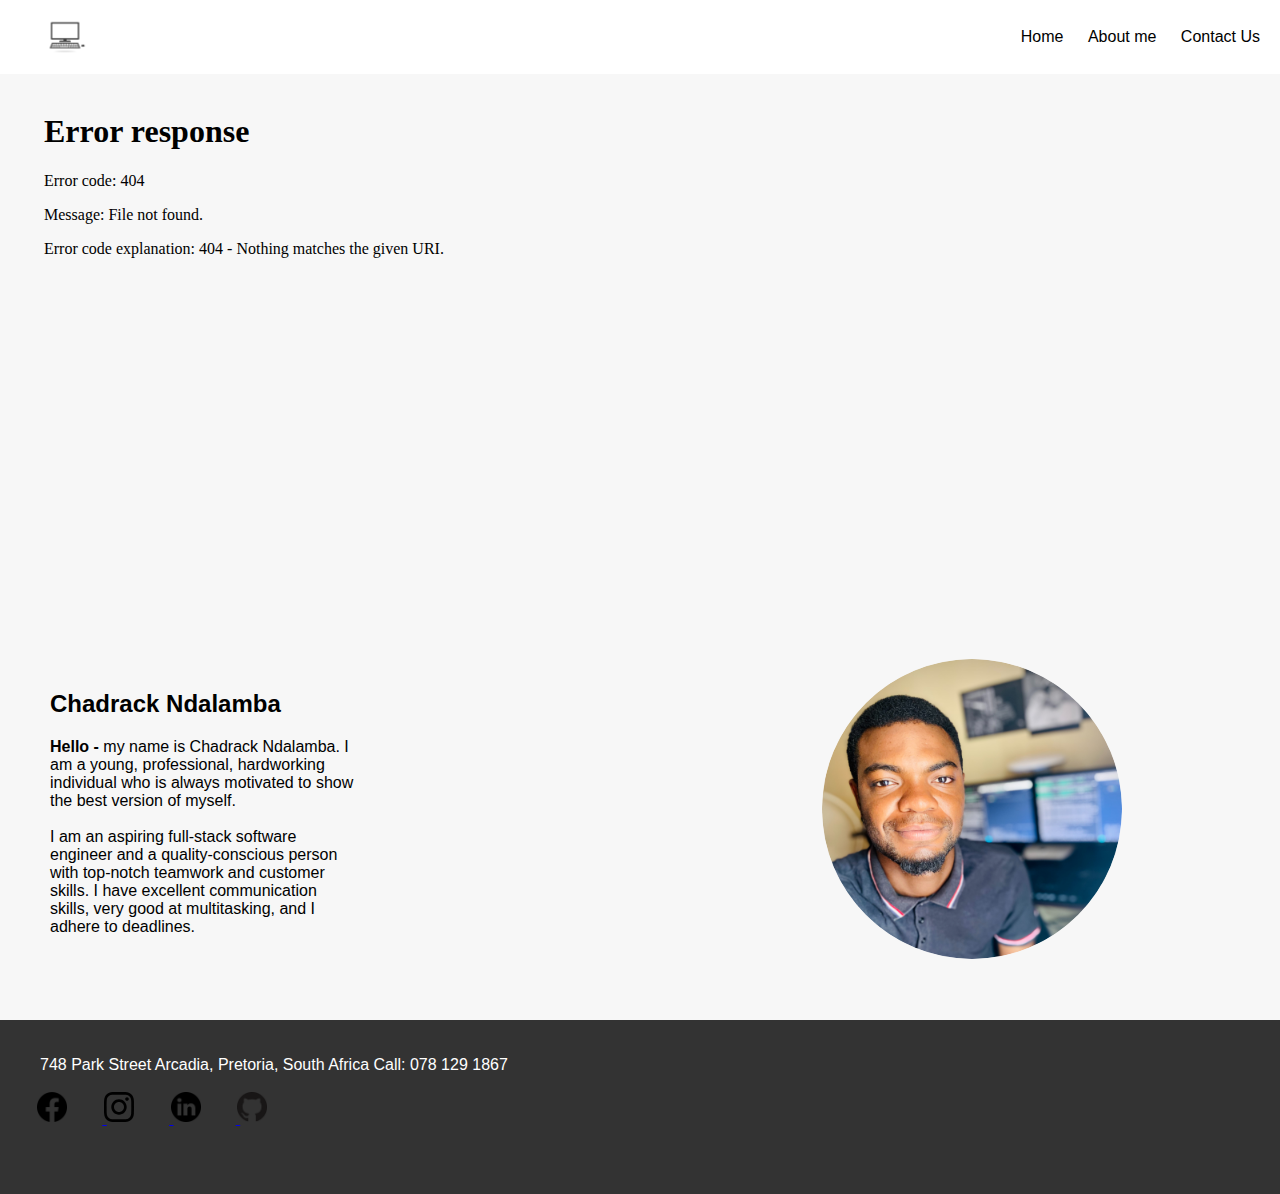
==== index.html @ e47d1bfa "color" ====
<!DOCTYPE html>
<html lang="en">
  <head>
    <meta charset="UTF-8" />
    <meta name="viewport" content="width=device-width, initial-scale=1.0" />
    <title>Chad's Portfolio</title>
    <link rel="stylesheet" href="styles.css" />

    <style>
      body {
        background-image: url("img/"); /*file extension */
        background-size: cover;
        background-repeat: no-repeat;
        background-color: rgb(247, 247, 247);
      }
    </style>
  </head>
  <body>
    <nav>
      <a href="index.html">
        <!--when I click the logo it loads back to home page-->
        <img src="img/logo/nice.jpg" alt="Logo" class="logo" />
      </a>
      <div>
        <a href="index.html" onclick="window.scrollTo(0, 0);">Home</a>
        <!-- Link to return to the top of the page -->
        <a href="about.html" target="_blank">About me</a>
        <!-- Link to the About Me page opening in a new tab -->
        <a href="contact.html" target="_blank">Contact Us</a>
        <!-- Link to the Contact Us page opening in a new tab -->
      </div>
    </nav>

    <br />
    <!-- Video (used inline frame to embed the video)-->
    <div
      style="
        position: relative;
        width: 95%;
        height: 0px;
        padding-bottom: 56.25%;
        margin-left: -1%;
      "
    >
      <iframe
        allow="fullscreen"
        allowfullscreen
        height="100%"
        src="vid/A day in a programmer's life - Animation.mp4"
        width="100%"
        style="
          border: none;
          width: 100%;
          height: 60%;
          position: absolute;
          left: 4%; /* Set to 0 to touch the left side */

          top: 0;
          overflow: hidden;
        "
      ></iframe>
    </div>
    <div class="bio-section">
      <div class="bio-text">
        <h2>Chadrack Ndalamba</h2>
        <p>
          <b>Hello -</b> my name is Chadrack Ndalamba. I am a young,
          professional, hardworking individual who is always motivated to show
          the best version of myself.
          <br />
          <br />
          I am an aspiring full-stack software engineer and a quality-conscious
          person with top-notch teamwork and customer skills. I have excellent
          communication skills, very good at multitasking, and I adhere to
          deadlines.
        </p>
      </div>
      <br />

      <div class="bio-picture">
        <img src="img/round.jpg" alt="Profile Picture" />
      </div>
    </div>
    <br />
    <footer class="footer">
      <div class="container">
        <div class="address">
          <!-- Your address goes here -->
          <p>
            748 Park Street Arcadia, Pretoria, South Africa Call: 078 129 1867
          </p>
        </div>

        <div class="icons">
          <a href="https://www.facebook.com/chad.rsa.1/" target="_blank">
            <img src="img/icons/fb1.png" alt="Facebook" class="icon" />
          </a>
          <a href="https://www.instagram.com/chad.rsa/?hl=en" target="_blank">
            <img src="img/icons/insta.svg" alt="Instagram" class="icon" />
          </a>
          <a
            href="https://www.linkedin.com/in/chadrack-ndalamba-442139137/"
            target="_blank"
          >
            <img src="img/icons/link.png" alt="LinkedIn" class="icon" />
          </a>
          <a href="https://github.com/Chad96" target="_blank">
            <img src="img/icons/git.png" alt="GitHub" class="icon" />
          </a>
        </div>
        <!-- Embedding the map -->
        <div class="map-container">
          <iframe
            src="https://www.google.com/maps/embed?pb=!1m18!1m12!1m3!1d3593.6289935842988!2d28.214923174718265!3d-25.749779945619867!2m3!1f0!2f0!3f0!3m2!1i1024!2i768!4f13.1!3m3!1m2!1s0x1e9561f2a847af15%3A0x5f6a0074c7f5f373!2sShangri-la%20Flats!5e0!3m2!1sen!2sza!4v1712357755277!5m2!1sen!2sza"
            width="195"
            height="90"
            style="border: 0"
            allowfullscreen=""
            loading="lazy"
            referrerpolicy="no-referrer-when-downgrade"
          ></iframe>
        </div>
      </div>
    </footer>
  </body>
</html>
---- styles.css ----
body {
  font-family: Arial, sans-serif;
  margin: 0;
  padding: 0;
}
nav {
  background-color: #ffffff;
  color: #fff;
  display: flex;
  justify-content: space-between;
  align-items: center;
  padding: 10px 20px;
}
nav a {
  color: #000000;
  text-decoration: none;
  margin-left: 20px;
}
nav a:hover {
  text-decoration: underline;
}
.logo {
  width: 50px;
  height: auto;
}

/* Style for video container */
.video-container {
  width: calc(100% - 20px);
  max-width: 100%;
  overflow: hidden;
}

/* Style for video */
.resizable-video {
  width: 90%;
  height: 0%; /* Maintain aspect ratio */

  margin-left: 5%;
}

/* Style for bio section */
.bio-section {
  display: flex;
  align-items: center;
  margin-top: -15%;
}

/*margins for video container */
.video-container {
  width: calc(100% - 20px); /* Adjust as needed */
  max-width: 100%;
  overflow: hidden;
  margin-top: -20px; /* Add negative margin to bring the video up */
}

/* Adjust margins for video */
.resizable-video {
  width: 90%;
  height: 0%; /* Maintain aspect ratio */
  margin-left: 5%;
}

/* Style for bio text */
.bio-text {
  flex: 0.5;
  padding: 50px;
}

/* Style for picture */
.bio-picture {
  flex: 1;
  text-align: center;
  margin-left: 20%;
  overflow: hidden; /* To ensure the scale effect doesn't overflow */
}

.bio-picture img {
  max-width: 100%;
  height: 300px;
  border-radius: 100%;
  transition: transform 0.3s ease; /* Adding transition effect */
}

.bio-picture img:hover {
  transform: scale(1.1); /* Increasing scale on hover */
}

.footer {
  background-color: #333;
  color: #fff;
  text-align: left;
  padding: 20px 40px; /* Add padding to create space on the sides */
}

.container {
  display: flex;
  flex-direction: column;
  align-items: flex-start; /* Align items to the left */
}

.icons {
  margin-top: 0px; /*margin between address and icons */
}

.address {
  text-align: center; /* Adjust alignment of the address */
}

.icon {
  width: 30px;
  height: 30px;
  margin: 2px 35px; /* Increase left and right margin */
  margin-left: -1%;
}

/* Adjustments for the embedded map */
.map-container {
  float: right; /* Align the map to the right */
  margin-top: -5%; /*space between the icons and the map */
  margin-left: 85%;
  margin-bottom: 1%;
}
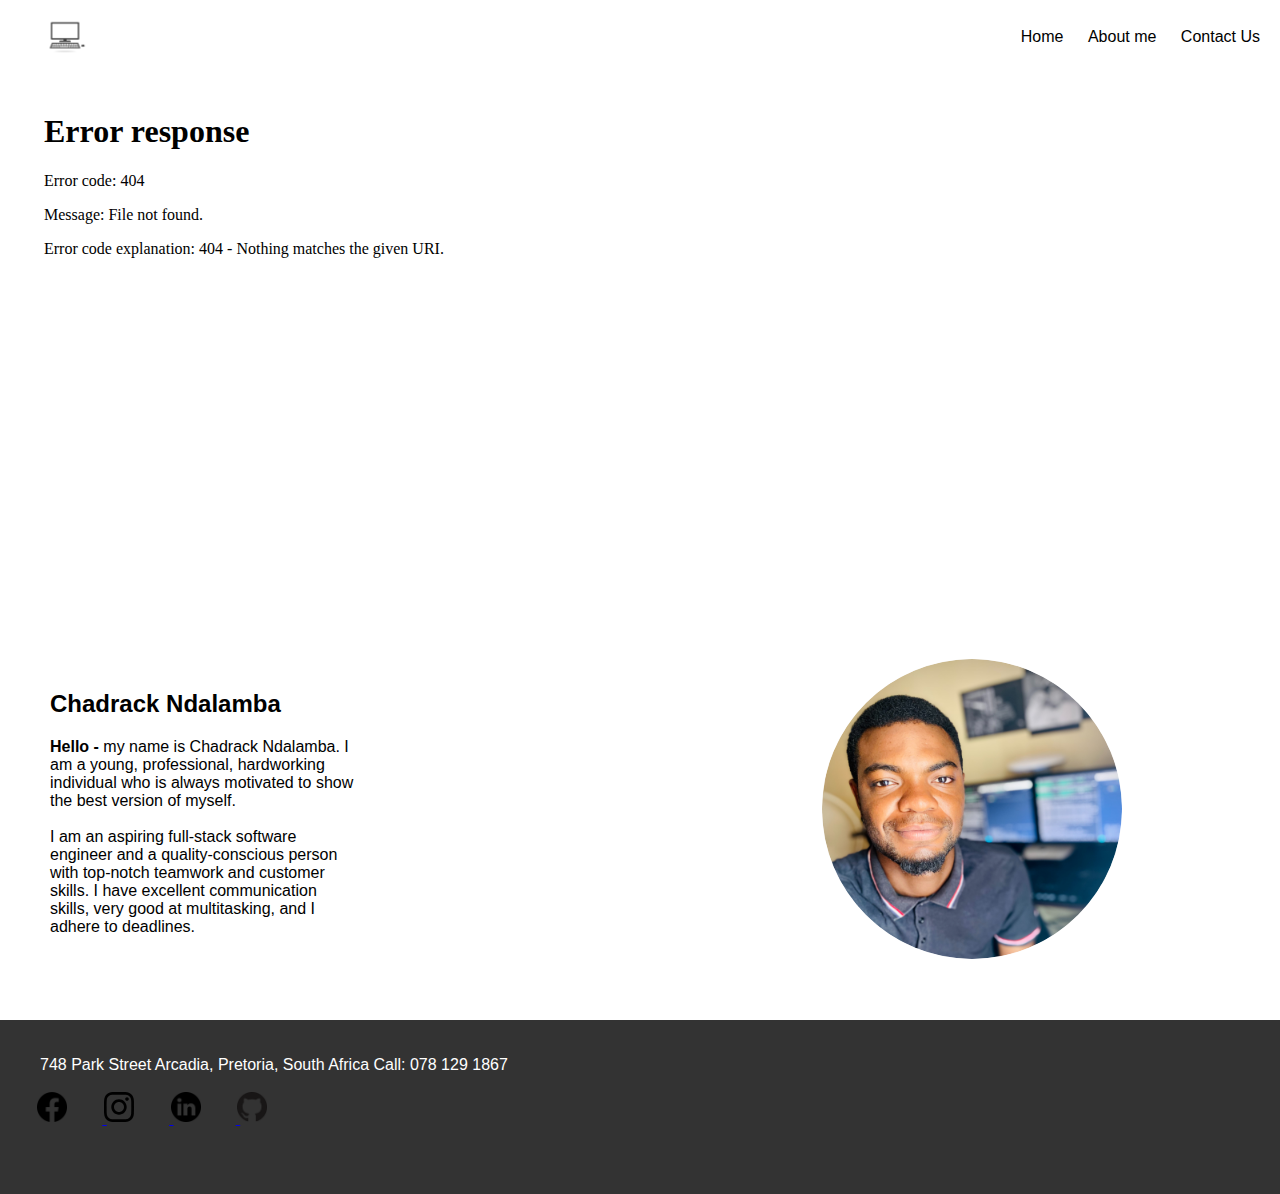
==== commit 65b6cc71: "adjusted some pages" ====
--- a/index.html
+++ b/index.html
@@ -5,15 +5,6 @@
     <meta name="viewport" content="width=device-width, initial-scale=1.0" />
     <title>Chad's Portfolio</title>
     <link rel="stylesheet" href="styles.css" />
-
-    <style>
-      body {
-        background-image: url("img/"); /*file extension */
-        background-size: cover;
-        background-repeat: no-repeat;
-        background-color: rgb(247, 247, 247);
-      }
-    </style>
   </head>
   <body>
     <nav>
--- a/styles.css
+++ b/styles.css
@@ -65,6 +65,7 @@
 .bio-text {
   flex: 0.5;
   padding: 50px;
+  color: #000000;
 }
 
 /* Style for picture */
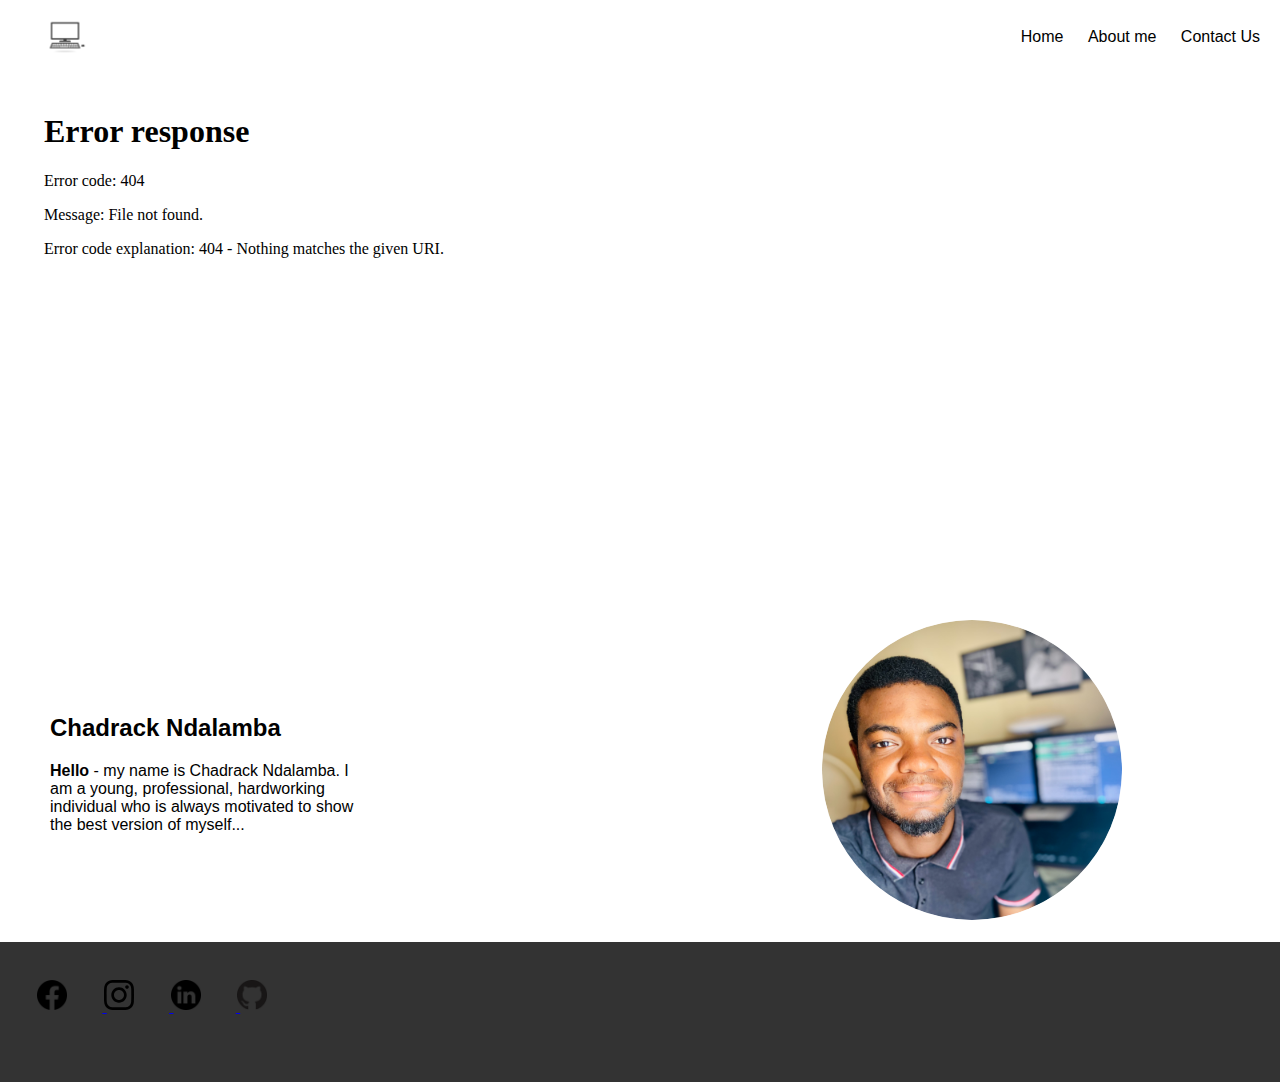
==== commit 254e325b: "update" ====
--- a/index.html
+++ b/index.html
@@ -9,21 +9,16 @@
   <body>
     <nav>
       <a href="index.html">
-        <!--when I click the logo it loads back to home page-->
         <img src="img/logo/nice.jpg" alt="Logo" class="logo" />
       </a>
       <div>
         <a href="index.html" onclick="window.scrollTo(0, 0);">Home</a>
-        <!-- Link to return to the top of the page -->
         <a href="about.html" target="_blank">About me</a>
-        <!-- Link to the About Me page opening in a new tab -->
         <a href="contact.html" target="_blank">Contact Us</a>
-        <!-- Link to the Contact Us page opening in a new tab -->
       </div>
     </nav>
 
     <br />
-    <!-- Video (used inline frame to embed the video)-->
     <div
       style="
         position: relative;
@@ -44,8 +39,7 @@
           width: 100%;
           height: 60%;
           position: absolute;
-          left: 4%; /* Set to 0 to touch the left side */
-
+          left: 4%;
           top: 0;
           overflow: hidden;
         "
@@ -53,21 +47,10 @@
     </div>
     <div class="bio-section">
       <div class="bio-text">
-        <h2>Chadrack Ndalamba</h2>
-        <p>
-          <b>Hello -</b> my name is Chadrack Ndalamba. I am a young,
-          professional, hardworking individual who is always motivated to show
-          the best version of myself.
-          <br />
-          <br />
-          I am an aspiring full-stack software engineer and a quality-conscious
-          person with top-notch teamwork and customer skills. I have excellent
-          communication skills, very good at multitasking, and I adhere to
-          deadlines.
-        </p>
+        <h2></h2>
+        <p></p>
       </div>
       <br />
-
       <div class="bio-picture">
         <img src="img/round.jpg" alt="Profile Picture" />
       </div>
@@ -76,10 +59,7 @@
     <footer class="footer">
       <div class="container">
         <div class="address">
-          <!-- Your address goes here -->
-          <p>
-            748 Park Street Arcadia, Pretoria, South Africa Call: 078 129 1867
-          </p>
+          <p></p>
         </div>
 
         <div class="icons">
@@ -99,7 +79,7 @@
             <img src="img/icons/git.png" alt="GitHub" class="icon" />
           </a>
         </div>
-        <!-- Embedding the map -->
+
         <div class="map-container">
           <iframe
             src="https://www.google.com/maps/embed?pb=!1m18!1m12!1m3!1d3593.6289935842988!2d28.214923174718265!3d-25.749779945619867!2m3!1f0!2f0!3f0!3m2!1i1024!2i768!4f13.1!3m3!1m2!1s0x1e9561f2a847af15%3A0x5f6a0074c7f5f373!2sShangri-la%20Flats!5e0!3m2!1sen!2sza!4v1712357755277!5m2!1sen!2sza"
@@ -113,5 +93,7 @@
         </div>
       </div>
     </footer>
+
+    <script src="index.js" defer></script>
   </body>
 </html>
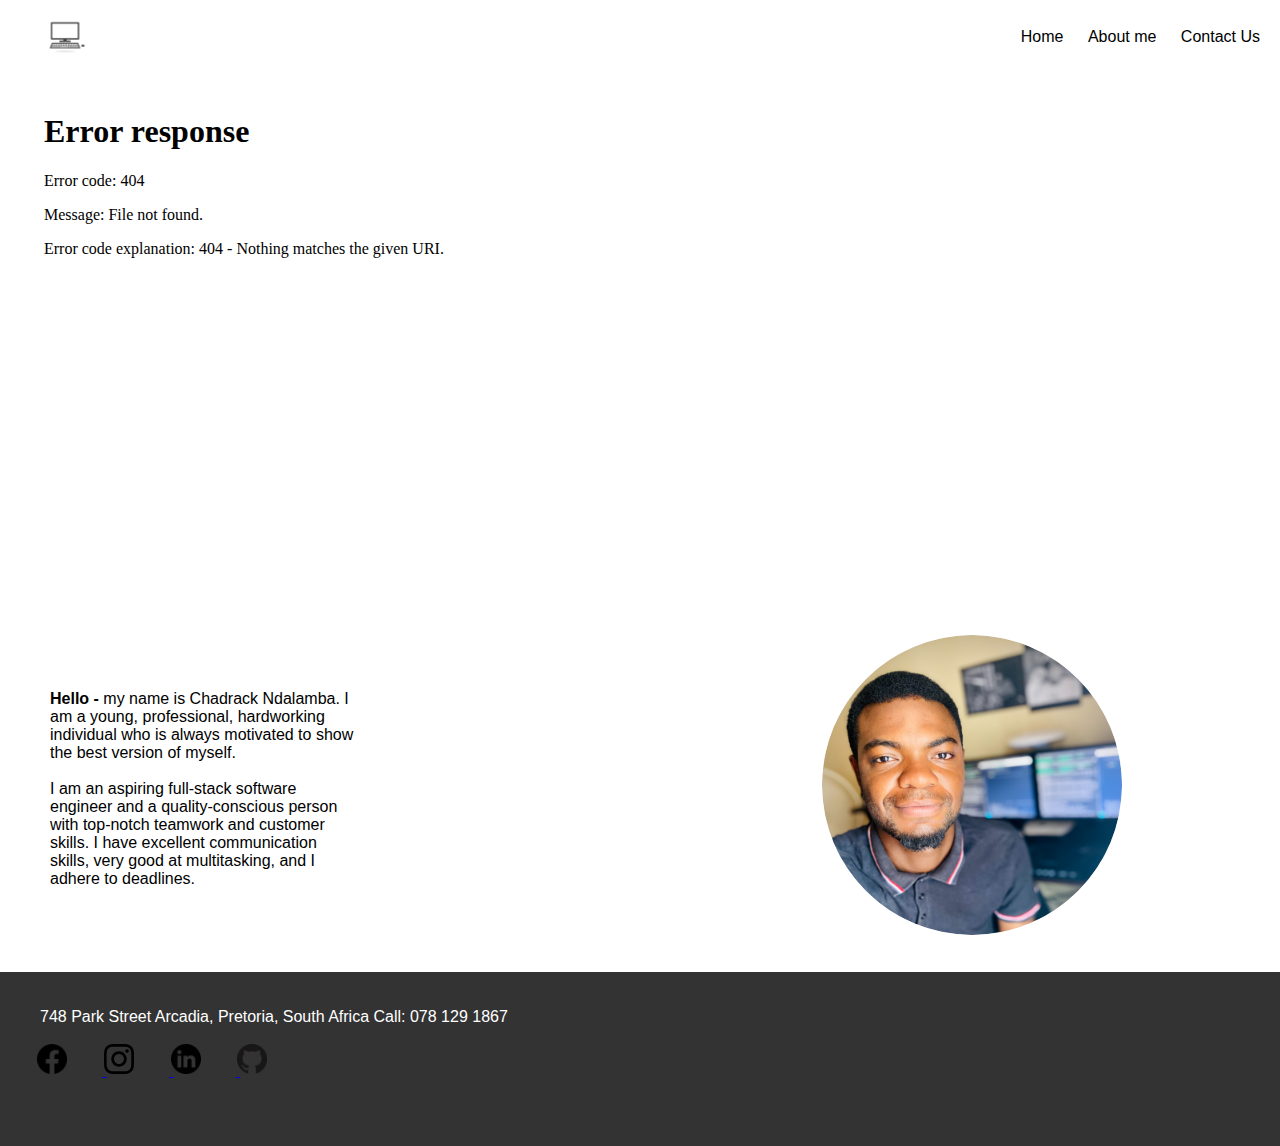
==== commit 8725bf3b: "index.js" ====
--- a/index.html
+++ b/index.html
@@ -58,10 +58,15 @@
     <br />
     <footer class="footer">
       <div class="container">
+        <!-- Address -->
         <div class="address">
-          <p></p>
+          <!-- Your address goes here -->
+          <p>
+            748 Park Street Arcadia, Pretoria, South Africa Call: 078 129 1867
+          </p>
         </div>
 
+        <!-- Social media icons -->
         <div class="icons">
           <a href="https://www.facebook.com/chad.rsa.1/" target="_blank">
             <img src="img/icons/fb1.png" alt="Facebook" class="icon" />
@@ -80,6 +85,7 @@
           </a>
         </div>
 
+        <!-- Embedding the map -->
         <div class="map-container">
           <iframe
             src="https://www.google.com/maps/embed?pb=!1m18!1m12!1m3!1d3593.6289935842988!2d28.214923174718265!3d-25.749779945619867!2m3!1f0!2f0!3f0!3m2!1i1024!2i768!4f13.1!3m3!1m2!1s0x1e9561f2a847af15%3A0x5f6a0074c7f5f373!2sShangri-la%20Flats!5e0!3m2!1sen!2sza!4v1712357755277!5m2!1sen!2sza"
--- a/styles.css
+++ b/styles.css
@@ -66,6 +66,7 @@
   flex: 0.5;
   padding: 50px;
   color: #000000;
+  font-family: "Franklin Gothic Medium", "Arial Narrow", Arial, sans-serif;
 }
 
 /* Style for picture */
@@ -91,7 +92,7 @@
   background-color: #333;
   color: #fff;
   text-align: left;
-  padding: 20px 40px; /* Add padding to create space on the sides */
+  padding: 20px 40px; /*padding to create space on the sides */
 }
 
 .container {
@@ -122,3 +123,6 @@
   margin-left: 85%;
   margin-bottom: 1%;
 }
+.address {
+  color: #fff; /* Adjust the color if needed */
+}
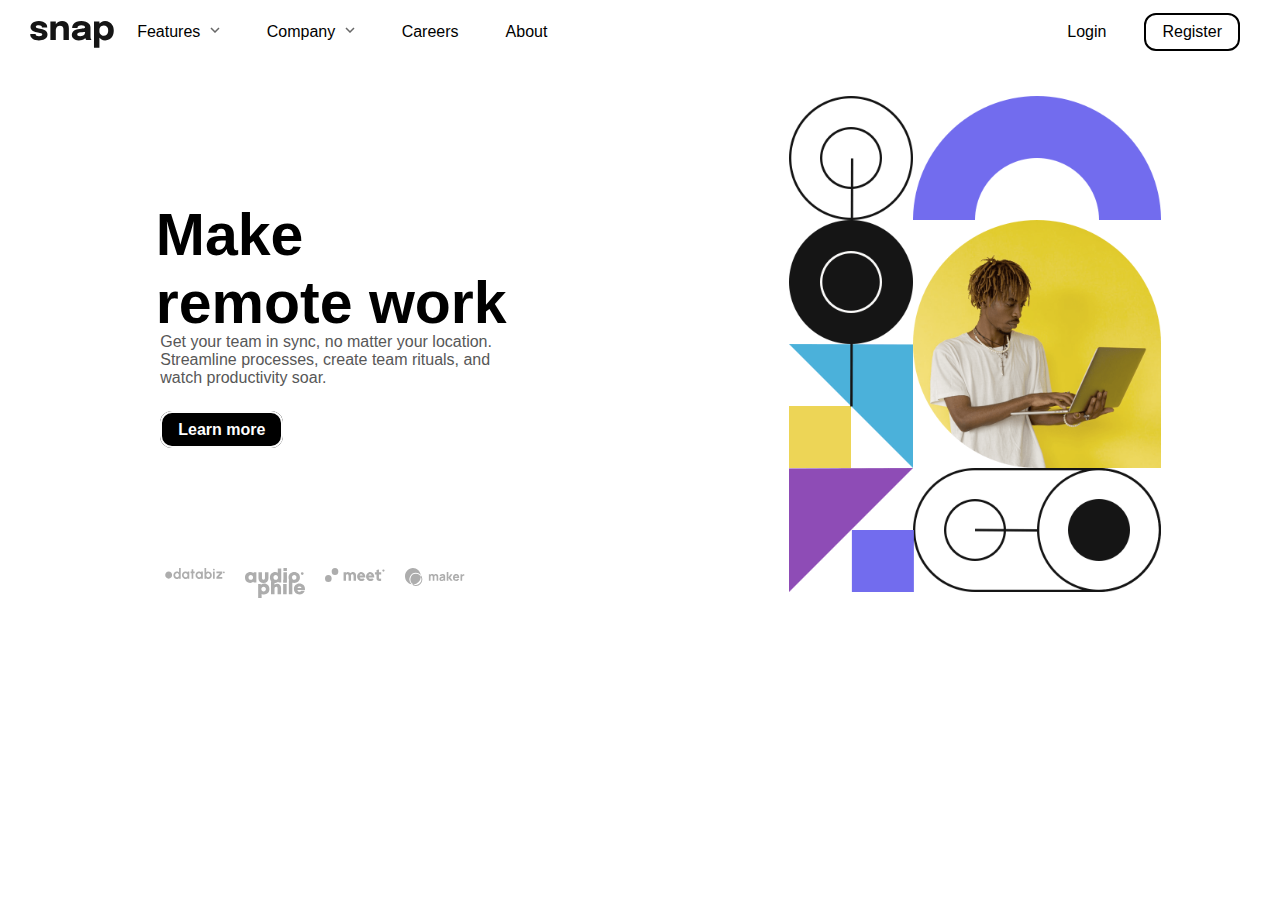
==== commit b240121d: "landing page" ====
--- a/index.html
+++ b/index.html
@@ -3,103 +3,86 @@
   <head>
     <meta charset="UTF-8" />
     <meta name="viewport" content="width=device-width, initial-scale=1.0" />
-    <title>Chad's Portfolio</title>
+    <title>Navigation Bar</title>
     <link rel="stylesheet" href="styles.css" />
   </head>
   <body>
     <nav>
-      <a href="index.html">
-        <img src="img/logo/nice.jpg" alt="Logo" class="logo" />
-      </a>
-      <div>
-        <a href="index.html" onclick="window.scrollTo(0, 0);">Home</a>
-        <a href="about.html" target="_blank">About me</a>
-        <a href="contact.html" target="_blank">Contact Us</a>
+      <div class="nav-links nav-links-left">
+        <div class="logo"><img src="images/logo.svg" alt="" /></div>
+        <div class="nav-link-container">
+          <div class="dropdown">
+            <a href="#" class="dropbtn active" onclick="toggleDropdown(this)"
+              >Features <i class="arrow-icon"></i
+            ></a>
+            <!-- Added onclick event to toggle dropdown -->
+            <div class="dropdown-content">
+              <a href="#"
+                ><img src="images/icon-todo.svg" alt="" /> Todo List</a
+              >
+              <a href="#"
+                ><img src="images/icon-calendar.svg" alt="" /> Calendar</a
+              >
+              <a href="#"
+                ><img src="images/icon-reminders.svg" alt="" /> Reminders</a
+              >
+              <a href="#"
+                ><img src="images/icon-planning.svg" alt="" /> Planning</a
+              >
+            </div>
+          </div>
+        </div>
+        <div class="nav-link-container">
+          <div class="dropdown">
+            <a href="#" class="dropbtn" onclick="toggleDropdown(this)"
+              >Company <i class="arrow-icon"></i
+            ></a>
+            <!-- Added onclick event to toggle dropdown -->
+            <div class="dropdown-content company-dropdown">
+              <a href="#">History</a>
+              <a href="#">Our Team</a>
+              <a href="#">Blog</a>
+            </div>
+          </div>
+        </div>
+        <div class="nav-link-container">
+          <a href="#" class="nav-link">Careers</a>
+        </div>
+        <div class="nav-link-container">
+          <a href="#" class="nav-link">About</a>
+        </div>
+      </div>
+      <div class="nav-links nav-links-right">
+        <a href="#" class="login-btn">Login</a>
+        <a href="#" class="register-btn">Register</a>
       </div>
     </nav>
-
-    <br />
-    <div
-      style="
-        position: relative;
-        width: 95%;
-        height: 0px;
-        padding-bottom: 56.25%;
-        margin-left: -1%;
-      "
-    >
-      <iframe
-        allow="fullscreen"
-        allowfullscreen
-        height="100%"
-        src="vid/A day in a programmer's life - Animation.mp4"
-        width="100%"
-        style="
-          border: none;
-          width: 100%;
-          height: 60%;
-          position: absolute;
-          left: 4%;
-          top: 0;
-          overflow: hidden;
-        "
-      ></iframe>
+    <!-- First Card -->
+    <div class="card">
+      <div class="description">
+        <h1>Make <br />remote work</h1>
+        <br />
+        <p>
+          Get your team in sync, no matter your location.<br />
+          Streamline processes, create team rituals, and<br />
+          watch productivity soar.
+        </p>
+        <br />
+        <a href="#" class="learn-btn"><b>Learn more</b> </a>
+        <!-- Moved the button here -->
+      </div>
+      <img src="images/image-hero-desktop.png" alt="Image" />
     </div>
-    <div class="bio-section">
-      <div class="bio-text">
-        <h2></h2>
-        <p></p>
-      </div>
-      <br />
-      <div class="bio-picture">
-        <img src="img/round.jpg" alt="Profile Picture" />
-      </div>
-    </div>
-    <br />
-    <footer class="footer">
-      <div class="container">
-        <!-- Address -->
-        <div class="address">
-          <!-- Your address goes here -->
-          <p>
-            748 Park Street Arcadia, Pretoria, South Africa Call: 078 129 1867
-          </p>
-        </div>
-
-        <!-- Social media icons -->
-        <div class="icons">
-          <a href="https://www.facebook.com/chad.rsa.1/" target="_blank">
-            <img src="img/icons/fb1.png" alt="Facebook" class="icon" />
-          </a>
-          <a href="https://www.instagram.com/chad.rsa/?hl=en" target="_blank">
-            <img src="img/icons/insta.svg" alt="Instagram" class="icon" />
-          </a>
-          <a
-            href="https://www.linkedin.com/in/chadrack-ndalamba-442139137/"
-            target="_blank"
-          >
-            <img src="img/icons/link.png" alt="LinkedIn" class="icon" />
-          </a>
-          <a href="https://github.com/Chad96" target="_blank">
-            <img src="img/icons/git.png" alt="GitHub" class="icon" />
-          </a>
-        </div>
-
-        <!-- Embedding the map -->
-        <div class="map-container">
-          <iframe
-            src="https://www.google.com/maps/embed?pb=!1m18!1m12!1m3!1d3593.6289935842988!2d28.214923174718265!3d-25.749779945619867!2m3!1f0!2f0!3f0!3m2!1i1024!2i768!4f13.1!3m3!1m2!1s0x1e9561f2a847af15%3A0x5f6a0074c7f5f373!2sShangri-la%20Flats!5e0!3m2!1sen!2sza!4v1712357755277!5m2!1sen!2sza"
-            width="195"
-            height="90"
-            style="border: 0"
-            allowfullscreen=""
-            loading="lazy"
-            referrerpolicy="no-referrer-when-downgrade"
-          ></iframe>
-        </div>
+    <!-- Footer icons -->
+    <footer>
+      <div class="icon-container">
+        <img src="images/client-databiz.svg" alt="Icon 1" />
+        <img src="images/client-audiophile.svg" alt="Icon 2" />
+        <img src="images/client-meet.svg" alt="Icon 3" />
+        <img src="images/client-maker.svg" alt="Icon 4" />
       </div>
     </footer>
 
-    <script src="index.js" defer></script>
+    <script src="script.js"></script>
   </body>
 </html>
--- a/styles.css
+++ b/styles.css
@@ -1,128 +1,199 @@
 body {
+  margin: 0;
   font-family: Arial, sans-serif;
-  margin: 0;
-  padding: 0;
 }
+
 nav {
-  background-color: #ffffff;
-  color: #fff;
   display: flex;
   justify-content: space-between;
   align-items: center;
+  background-color: #ffffff;
+  color: #fff;
   padding: 10px 20px;
 }
+
+.nav-links {
+  display: flex;
+  margin-left: 3%;
+}
+
+.nav-links-left {
+  display: flex; /* Change to flex to align links horizontally */
+  align-items: center; /* Vertically center the links */
+}
+
+.nav-link-container {
+  margin-right: 20px; /* Add margin between each link */
+}
+
+.nav-links-right {
+  margin-left: auto;
+}
+
 nav a {
   color: #000000;
   text-decoration: none;
-  margin-left: 20px;
-}
-nav a:hover {
-  text-decoration: underline;
-}
-.logo {
-  width: 50px;
-  height: auto;
+  padding: 23px;
 }
 
-/* Style for video container */
-.video-container {
-  width: calc(100% - 20px);
-  max-width: 100%;
-  overflow: hidden;
+.logo {
+  font-size: 24px;
+  font-weight: bold;
+  margin-top: 2%;
+  margin-left: -5%;
 }
 
-/* Style for video */
-.resizable-video {
-  width: 90%;
-  height: 0%; /* Maintain aspect ratio */
-
-  margin-left: 5%;
+.login-btn,
+.register-btn,
+.learn-btn {
+  padding: 8px 16px;
+  background-color: #ffffff;
+  border: 2px solid transparent;
+  color: rgb(0, 0, 0);
+  border-radius: 5px;
+  cursor: pointer;
+  text-decoration: none;
+  margin-right: 20px; /* Add margin between buttons */
 }
 
-/* Style for bio section */
-.bio-section {
+.login-btn:hover {
+  background-color: #ffffff;
+  border: 2px solid #000000;
+  border-radius: 15px;
+}
+
+.register-btn:hover {
+  background-color: #ffffff;
+}
+.register-btn {
+  border: 2px solid black;
+  border-radius: 12px;
+}
+
+.learn-btn:hover {
+  background-color: #ffffff;
+  border: 2px solid rgb(0, 0, 0);
+  color: #000000;
+}
+.learn-btn {
+  border: 2px solid rgb(253, 253, 253);
+  color: #ffffff;
+  background-color: #000;
+  border-radius: 12px;
+}
+
+/* Additional styles for dropdown */
+.dropdown {
+  position: relative;
+  display: inline-block;
+  font-size: 16px;
+}
+
+.dropdown-content {
+  display: none;
+  position: absolute;
+  background-color: #f9f9f9;
+  min-width: 160px;
+  box-shadow: 0px 8px 16px 0px rgba(0, 0, 0, 0.2);
+  z-index: 1;
+  border-radius: 3%;
+}
+
+.dropdown-content a {
+  color: black;
+  padding: 12px 16px;
+  text-decoration: none;
+  display: block;
+}
+
+.dropdown-content a:hover {
+  background-color: #f1f1f1;
+}
+
+.dropdown:hover .dropdown-content {
+  display: block;
+}
+
+.dropdown:hover .dropbtn {
+  background-color: #ffffff;
+}
+
+.arrow-icon {
+  display: inline-block;
+  width: 10px;
+  height: 10px;
+  background-image: url("images/icon-arrow-down.svg");
+  background-size: contain;
+  background-repeat: no-repeat;
+  margin-left: 5px;
+}
+
+.dropbtn.active .arrow-icon {
+  background-image: url("images/icon-arrow-down.svg");
+}
+
+/* Cards */
+.card {
   display: flex;
   align-items: center;
-  margin-top: -15%;
+  justify-content: space-between;
+  margin: 20px;
+  background-color: #ffffff;
+  border-radius: 8px;
+  box-shadow: 0 4px 8px rgba(255, 255, 255, 0.1);
 }
 
-/*margins for video container */
-.video-container {
-  width: calc(100% - 20px); /* Adjust as needed */
+.card .description {
+  padding: 15px;
   max-width: 100%;
-  overflow: hidden;
-  margin-top: -20px; /* Add negative margin to bring the video up */
+  margin-left: 10.1%;
+  margin-top: 5%;
+  color: #575757;
 }
 
-/* Adjust margins for video */
-.resizable-video {
-  width: 90%;
-  height: 0%; /* Maintain aspect ratio */
-  margin-left: 5%;
+.card .description h1 {
+  position: absolute;
+  left: 15px;
+  top: 15px;
+  margin-top: 14.5%;
+  margin-left: 11%;
+  font-size: 59px;
+  color: #000;
 }
 
-/* Style for bio text */
-.bio-text {
-  flex: 0.5;
-  padding: 50px;
-  color: #000000;
-  font-family: "Franklin Gothic Medium", "Arial Narrow", Arial, sans-serif;
+.card img {
+  width: 30%;
+  height: auto;
+  margin-right: 8%;
+  margin-top: 1%;
 }
 
-/* Style for picture */
-.bio-picture {
-  flex: 1;
-  text-align: center;
-  margin-left: 20%;
-  overflow: hidden; /* To ensure the scale effect doesn't overflow */
+/* Adjust spacing between icon and label in dropdown */
+.dropdown-content img {
+  margin-right: 10px;
 }
 
-.bio-picture img {
-  max-width: 100%;
-  height: 300px;
-  border-radius: 100%;
-  transition: transform 0.3s ease; /* Adding transition effect */
+.dropdown-content.company-dropdown {
+  left: 38.5px;
+}
+.nav-link-container {
+  margin-right: 1px; /* Reduce the margin between each link */
+}
+footer {
+  background-color: #ffffff;
+  padding: 20px 0;
+  text-align: center;
 }
 
-.bio-picture img:hover {
-  transform: scale(1.1); /* Increasing scale on hover */
+.icon-container {
+  display: flex;
+  margin-left: 12.1%;
+  margin-top: -5%;
 }
 
-.footer {
-  background-color: #333;
-  color: #fff;
-  text-align: left;
-  padding: 20px 40px; /*padding to create space on the sides */
+.icon-container img {
+  width: 60px; /* Adjust the size as needed */
+  margin: 0 10px; /* Adjust the margin between icons */
+  height: 100%;
+  opacity: 100%;
 }
-
-.container {
-  display: flex;
-  flex-direction: column;
-  align-items: flex-start; /* Align items to the left */
-}
-
-.icons {
-  margin-top: 0px; /*margin between address and icons */
-}
-
-.address {
-  text-align: center; /* Adjust alignment of the address */
-}
-
-.icon {
-  width: 30px;
-  height: 30px;
-  margin: 2px 35px; /* Increase left and right margin */
-  margin-left: -1%;
-}
-
-/* Adjustments for the embedded map */
-.map-container {
-  float: right; /* Align the map to the right */
-  margin-top: -5%; /*space between the icons and the map */
-  margin-left: 85%;
-  margin-bottom: 1%;
-}
-.address {
-  color: #fff; /* Adjust the color if needed */
-}
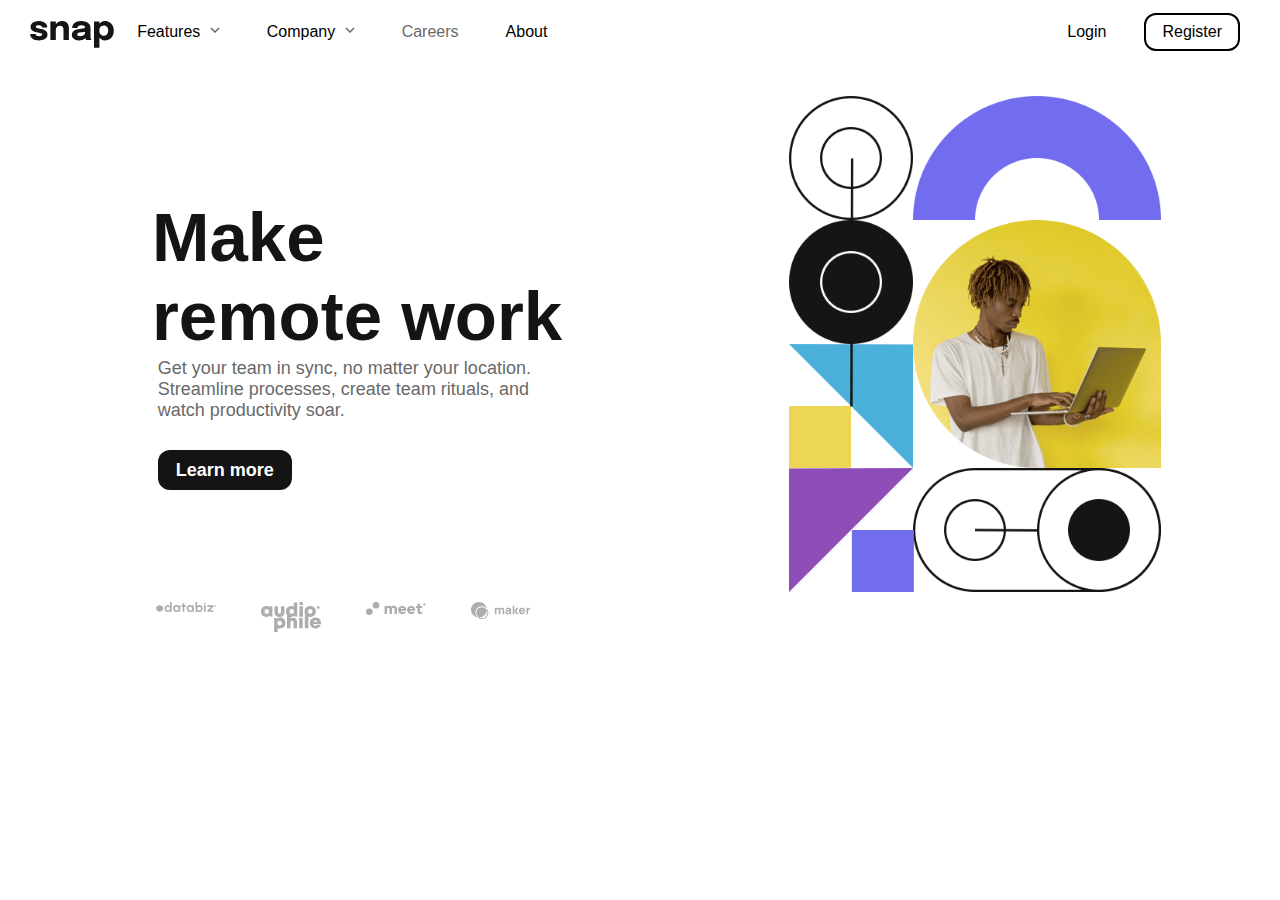
==== commit 065eb0c8: "update" ====
--- a/index.html
+++ b/index.html
@@ -3,8 +3,14 @@
   <head>
     <meta charset="UTF-8" />
     <meta name="viewport" content="width=device-width, initial-scale=1.0" />
-    <title>Navigation Bar</title>
+    <title>Codetribe</title>
     <link rel="stylesheet" href="styles.css" />
+    <link rel="preconnect" href="https://fonts.googleapis.com" />
+    <link rel="preconnect" href="https://fonts.gstatic.com" crossorigin />
+    <link
+      href="https://fonts.googleapis.com/css2?family=Epilogue:ital,wght@0,100..900;1,100..900&display=swap"
+      rel="stylesheet"
+    />
   </head>
   <body>
     <nav>
@@ -46,7 +52,8 @@
           </div>
         </div>
         <div class="nav-link-container">
-          <a href="#" class="nav-link">Careers</a>
+          <a href="#" class="nav-link careers">Careers</a>
+          <!-- Added "careers" class -->
         </div>
         <div class="nav-link-container">
           <a href="#" class="nav-link">About</a>
@@ -83,6 +90,6 @@
       </div>
     </footer>
 
-    <script src="script.js"></script>
+    <script src="index.js"></script>
   </body>
 </html>
--- a/styles.css
+++ b/styles.css
@@ -76,9 +76,8 @@
   color: #000000;
 }
 .learn-btn {
-  border: 2px solid rgb(253, 253, 253);
   color: #ffffff;
-  background-color: #000;
+  background-color: hsl(0, 0%, 8%);
   border-radius: 12px;
 }
 
@@ -100,7 +99,7 @@
 }
 
 .dropdown-content a {
-  color: black;
+  color: hsl(0, 0%, 8%);
   padding: 12px 16px;
   text-decoration: none;
   display: block;
@@ -146,19 +145,20 @@
 .card .description {
   padding: 15px;
   max-width: 100%;
-  margin-left: 10.1%;
-  margin-top: 5%;
-  color: #575757;
+  margin-left: 9.9%;
+  margin-top: 10%;
+  color: hsl(0, 0%, 41%);
+  font-size: 18px;
 }
 
 .card .description h1 {
   position: absolute;
   left: 15px;
   top: 15px;
-  margin-top: 14.5%;
-  margin-left: 11%;
-  font-size: 59px;
-  color: #000;
+  margin-top: 14.3%;
+  margin-left: 10.7%;
+  font-size: 69px;
+  color: hsl(0, 0%, 8%);
 }
 
 .card img {
@@ -196,4 +196,10 @@
   margin: 0 10px; /* Adjust the margin between icons */
   height: 100%;
   opacity: 100%;
-}
+  margin-left: -2.9%;
+  padding: 3%;
+}
+/* Styling for "Careers" */
+.careers {
+  color: hsl(0, 0%, 41%); /* Grey color */
+}
